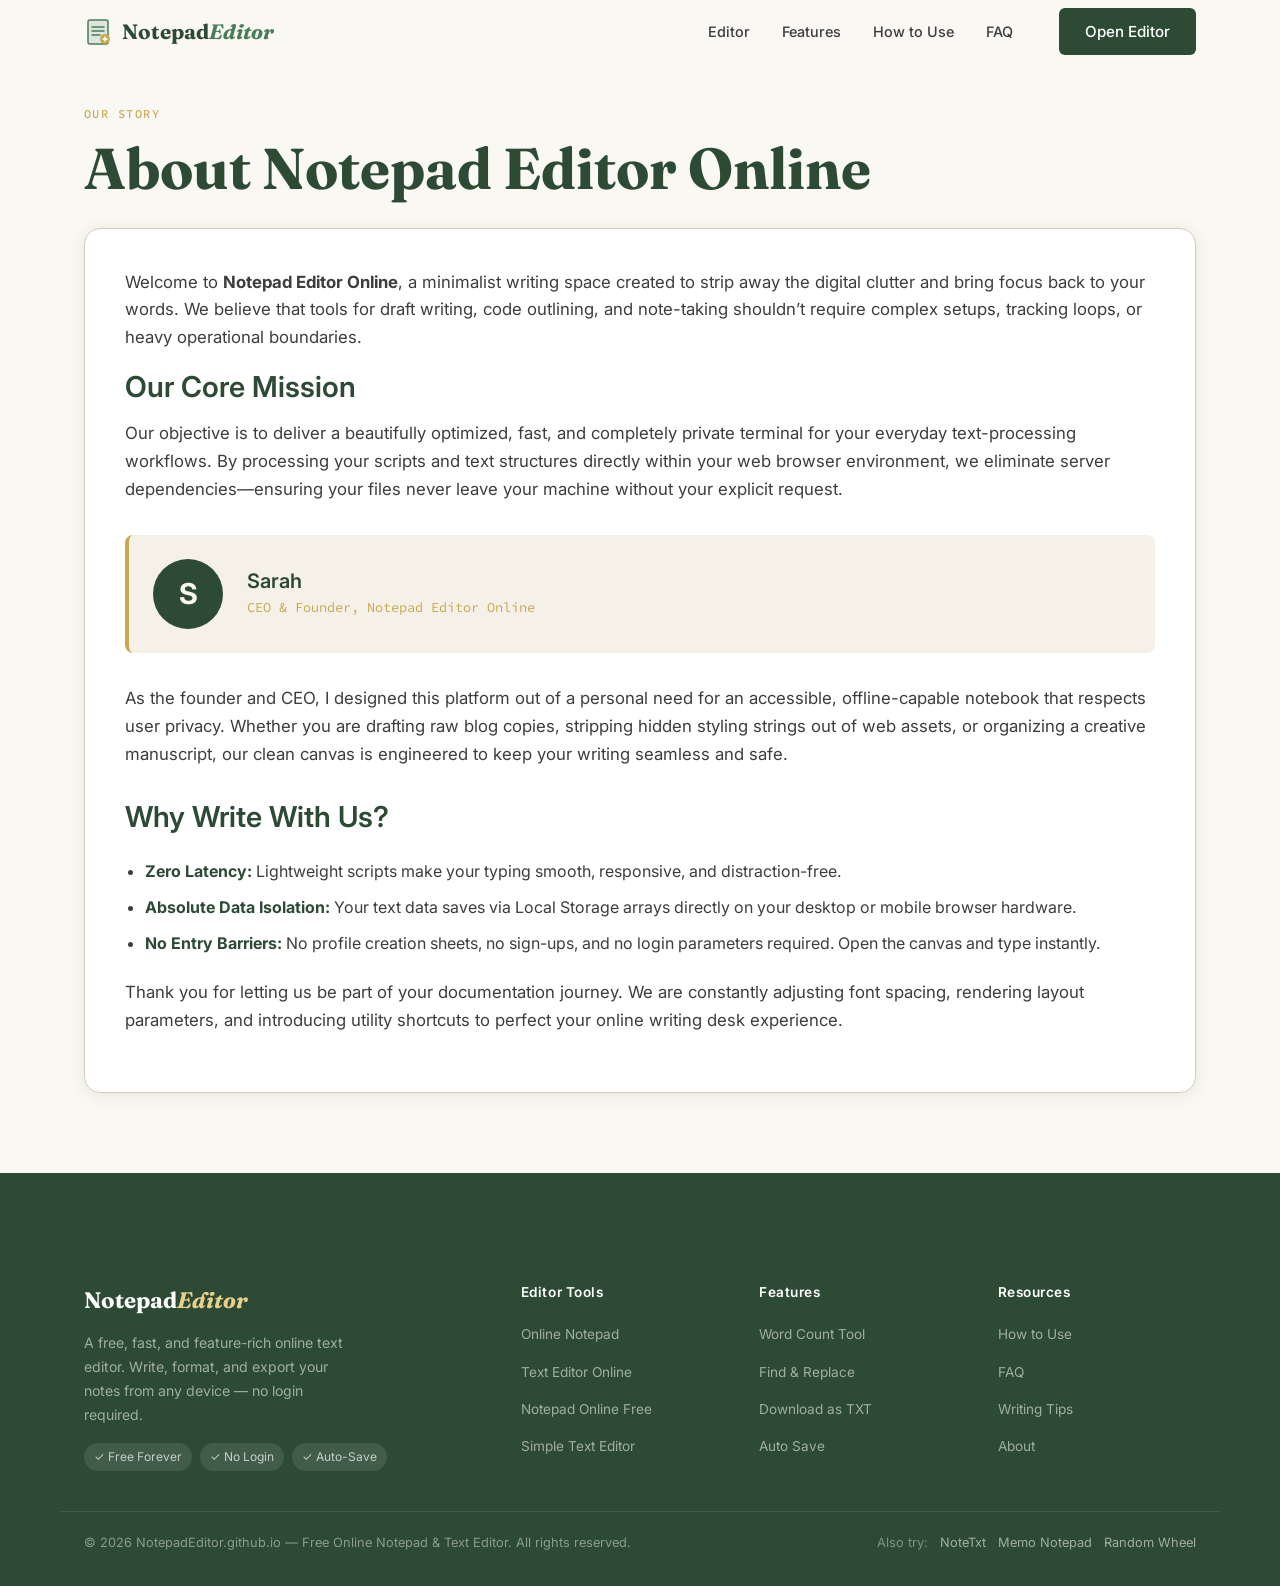
==== about.html @ 5ec88d17 "Create about.html" ====
<!DOCTYPE html>
<html lang="en">
<head>
  <meta charset="UTF-8">
  <meta name="viewport" content="width=device-width, initial-scale=1.0">
  <title>About Us — Notepad Editor Online</title>
  <meta name="description" content="Learn more about Notepad Editor Online, our mission for private, client-side text editing, and our founder Sarah.">
  <meta name="robots" content="index, follow">
  <link rel="canonical" href="https://notepadeditor.github.io/about">
  <link rel="stylesheet" href="/css/style.css">
  <style>
    .legal-section { padding: calc(var(--header-h) + 40px) 0 80px; background: var(--cream); min-height: 100vh; }
    .legal-card { background: var(--white); border: 1px solid var(--rule); border-radius: var(--radius-lg); padding: 40px; box-shadow: var(--shadow); margin-top: 24px; }
    .legal-card h2 { font-size: 1.8rem; color: var(--forest); margin: 32px 0 16px; font-family: var(--font-serif); }
    .legal-card h2:first-of-type { margin-top: 0; }
    .legal-card p { margin-bottom: 18px; color: var(--ink-2); font-size: 1.05rem; line-height: 1.65; }
    .founder-profile { display: flex; align-items: center; gap: 24px; background: var(--paper); padding: 24px; border-radius: var(--radius); border-left: 4px solid var(--amber); margin: 32px 0; }
    .founder-avatar { width: 70px; height: 70px; background: var(--forest); color: var(--cream); border-radius: 50%; display: flex; align-items: center; justify-content: center; font-family: var(--font-serif); font-size: 1.8rem; font-weight: bold; flex-shrink: 0; }
    .founder-details h3 { font-family: var(--font-serif); color: var(--forest); font-size: 1.25rem; }
    .founder-details p { margin: 4px 0 0; font-family: var(--font-mono); font-size: 0.85rem; color: var(--amber); }
    .values-list { margin: 24px 0; padding-left: 20px; color: var(--ink-2); }
    .values-list li { margin-bottom: 12px; line-height: 1.5; }
    .values-list strong { color: var(--forest); }
  </style>
</head>
<body>

  <div id="header-placeholder"></div>

  <main class="legal-section">
    <div class="container">
      <span class="section-eyebrow">Our Story</span>
      <h1>About Notepad Editor Online</h1>
      
      <div class="legal-card">
        <p>Welcome to <strong>Notepad Editor Online</strong>, a minimalist writing space created to strip away the digital clutter and bring focus back to your words. We believe that tools for draft writing, code outlining, and note-taking shouldn’t require complex setups, tracking loops, or heavy operational boundaries.</p>

        <h2>Our Core Mission</h2>
        <p>Our objective is to deliver a beautifully optimized, fast, and completely private terminal for your everyday text-processing workflows. By processing your scripts and text structures directly within your web browser environment, we eliminate server dependencies—ensuring your files never leave your machine without your explicit request.</p>

        <div class="founder-profile">
          <div class="founder-avatar">S</div>
          <div class="founder-details">
            <h3>Sarah</h3>
            <p>CEO &amp; Founder, Notepad Editor Online</p>
          </div>
        </div>

        <p>As the founder and CEO, I designed this platform out of a personal need for an accessible, offline-capable notebook that respects user privacy. Whether you are drafting raw blog copies, stripping hidden styling strings out of web assets, or organizing a creative manuscript, our clean canvas is engineered to keep your writing seamless and safe.</p>

        <h2>Why Write With Us?</h2>
        <ul class="values-list">
          <li><strong>Zero Latency:</strong> Lightweight scripts make your typing smooth, responsive, and distraction-free.</li>
          <li><strong>Absolute Data Isolation:</strong> Your text data saves via Local Storage arrays directly on your desktop or mobile browser hardware.</li>
          <li><strong>No Entry Barriers:</strong> No profile creation sheets, no sign-ups, and no login parameters required. Open the canvas and type instantly.</li>
        </ul>

        <p>Thank you for letting us be part of your documentation journey. We are constantly adjusting font spacing, rendering layout parameters, and introducing utility shortcuts to perfect your online writing desk experience.</p>
      </div>
    </div>
  </main>
<!-- ===== FOOTER ===== -->
  <div id="footer-placeholder"></div>

  <!-- ===== TOAST ===== -->
  <div class="toast" id="toast" role="alert" aria-live="polite"></div>

  <script src="/js/header.js"></script>
  <script src="/js/footer.js"></script>
</body>
</html>
---- css/style.css ----
/* ===== NOTEPAD EDITOR — Educational Theme ===== */
/* Palette: Cream #FAF8F2, Forest Green #2D4A35, Amber #C8A951, 
   Soft Sage #4A7C59, Ink #1A1A1A, Paper #F5F0E8 */

@import url('https://fonts.googleapis.com/css2?family=Fraunces:ital,wght@0,400;0,600;0,700;1,400&family=Inter:wght@300;400;500;600&family=Source+Code+Pro:wght@400;500&display=swap');

*, *::before, *::after { box-sizing: border-box; margin: 0; padding: 0; }

:root {
  --cream:   #FAF8F2;
  --paper:   #F5F0E8;
  --forest:  #2D4A35;
  --sage:    #4A7C59;
  --amber:   #C8A951;
  --amber-lt:#E8D08A;
  --ink:     #1A1A1A;
  --ink-2:   #3D3D3D;
  --ink-3:   #6B6B6B;
  --rule:    #D6CCBA;
  --margin:  #E8B4B4;
  --white:   #FFFFFF;
  --radius:  8px;
  --radius-lg: 16px;
  --shadow:  0 2px 16px rgba(45,74,53,0.10);
  --shadow-lg: 0 8px 40px rgba(45,74,53,0.15);
  --font-display: 'Fraunces', Georgia, serif;
  --font-body:    'Inter', system-ui, sans-serif;
  --font-mono:    'Source Code Pro', monospace;
  --header-h: 64px;
  --transition: 0.2s ease;
}

html { scroll-behavior: smooth; font-size: 16px; }
body {
  background: var(--cream);
  color: var(--ink);
  font-family: var(--font-body);
  line-height: 1.7;
  overflow-x: hidden;
}

/* ===== TYPOGRAPHY ===== */
h1, h2, h3 { font-family: var(--font-display); line-height: 1.2; color: var(--forest); }
h1 { font-size: clamp(2.2rem, 5vw, 3.6rem); font-weight: 700; }
h2 { font-size: clamp(1.7rem, 3.5vw, 2.6rem); font-weight: 600; }
h3 { font-size: clamp(1.1rem, 2vw, 1.4rem); font-weight: 600; }
p  { color: var(--ink-2); }
em { font-style: italic; color: var(--sage); }
a  { color: var(--sage); text-decoration: none; transition: color var(--transition); }
a:hover { color: var(--forest); }

/* ===== LAYOUT UTILITIES ===== */
.container { max-width: 1160px; margin: 0 auto; padding: 0 24px; }
.section-eyebrow {
  font-family: var(--font-mono);
  font-size: 0.75rem;
  letter-spacing: 0.12em;
  text-transform: uppercase;
  color: var(--amber);
  font-weight: 500;
  margin-bottom: 10px;
  display: block;
}
.section-head { margin-bottom: 16px; }
.section-sub { color: var(--ink-3); max-width: 580px; font-size: 1.05rem; }
.text-center { text-align: center; }
.text-center .section-sub { margin: 0 auto; }

/* ===== BUTTONS ===== */
.btn-primary {
  display: inline-flex; align-items: center; gap: 8px;
  background: var(--forest); color: var(--white);
  padding: 11px 26px; border-radius: 6px; font-weight: 500;
  font-size: 0.95rem; transition: background var(--transition), transform var(--transition);
  border: none; cursor: pointer; font-family: var(--font-body);
}
.btn-primary:hover { background: var(--sage); color: var(--white); transform: translateY(-1px); }
.btn-secondary {
  display: inline-flex; align-items: center; gap: 8px;
  background: transparent; color: var(--forest);
  padding: 10px 24px; border-radius: 6px; font-weight: 500;
  border: 1.5px solid var(--forest); font-size: 0.95rem;
  transition: all var(--transition); cursor: pointer; font-family: var(--font-body);
}
.btn-secondary:hover { background: var(--forest); color: var(--white); }
.btn-amber {
  display: inline-flex; align-items: center; gap: 8px;
  background: var(--amber); color: var(--forest);
  padding: 11px 26px; border-radius: 6px; font-weight: 600;
  border: none; cursor: pointer; font-family: var(--font-body);
  transition: background var(--transition), transform var(--transition);
}
.btn-amber:hover { background: var(--amber-lt); transform: translateY(-1px); }

/* ===== HEADER ===== */
.site-header {
  position: fixed; top: 0; left: 0; right: 0; z-index: 1000;
  height: var(--header-h);
  background: rgba(250,248,242,0.92);
  backdrop-filter: blur(12px);
  border-bottom: 1px solid transparent;
  transition: border-color var(--transition), box-shadow var(--transition);
}
.site-header.scrolled { border-color: var(--rule); box-shadow: var(--shadow); }
.header-inner {
  max-width: 1160px; margin: 0 auto; padding: 0 24px;
  height: 100%; display: flex; align-items: center; gap: 32px;
}
.logo { display: flex; align-items: center; gap: 10px; text-decoration: none; flex-shrink: 0; }
.logo-icon { display: flex; align-items: center; }
.logo-text {
  font-family: var(--font-display); font-size: 1.3rem; font-weight: 700; color: var(--forest);
}
.logo-text em { font-style: italic; color: var(--sage); }
.main-nav { margin-left: auto; }
.main-nav ul { list-style: none; display: flex; gap: 4px; }
.main-nav a {
  font-size: 0.9rem; font-weight: 500; color: var(--ink-2);
  padding: 6px 14px; border-radius: 5px;
  transition: all var(--transition);
}
.main-nav a:hover { color: var(--forest); background: rgba(45,74,53,0.08); }
.header-cta { flex-shrink: 0; }
.nav-toggle { display: none; flex-direction: column; gap: 5px; background: none; border: none; cursor: pointer; padding: 4px; }
.nav-toggle span { display: block; width: 22px; height: 2px; background: var(--forest); border-radius: 2px; transition: all var(--transition); }
.nav-toggle.active span:nth-child(1) { transform: translateY(7px) rotate(45deg); }
.nav-toggle.active span:nth-child(2) { opacity: 0; }
.nav-toggle.active span:nth-child(3) { transform: translateY(-7px) rotate(-45deg); }

/* ===== HERO ===== */
.hero {
  padding-top: calc(var(--header-h) + 60px);
  padding-bottom: 80px;
  position: relative;
  overflow: hidden;
}
.hero-bg-lines {
  position: absolute; inset: 0; pointer-events: none; z-index: 0;
  background-image:
    repeating-linear-gradient(transparent, transparent 31px, #D6CCBA44 31px, #D6CCBA44 32px);
  background-position: 0 calc(var(--header-h) + 60px);
}
.hero-margin-line {
  position: absolute; left: 100px; top: 0; bottom: 0;
  width: 1px; background: #E8B4B466; pointer-events: none;
}
.hero-inner {
  max-width: 1160px; margin: 0 auto; padding: 0 24px;
  display: grid; grid-template-columns: 1fr 1fr;
  gap: 60px; align-items: center; position: relative; z-index: 1;
}
.hero-label {
  display: inline-flex; align-items: center; gap: 8px;
  background: rgba(200,169,81,0.12); color: var(--amber);
  border: 1px solid rgba(200,169,81,0.3); border-radius: 100px;
  font-size: 0.78rem; font-weight: 600; letter-spacing: 0.08em;
  text-transform: uppercase; padding: 5px 14px; margin-bottom: 20px;
}
.hero-label::before { content: '✏️'; font-size: 0.85em; }
.hero h1 { margin-bottom: 18px; }
.hero h1 span { position: relative; display: inline-block; }
.hero h1 span::after {
  content: ''; position: absolute; bottom: 2px; left: 0; right: 0;
  height: 4px; background: var(--amber); border-radius: 2px; opacity: 0.6;
}
.hero-desc { font-size: 1.05rem; color: var(--ink-3); margin-bottom: 28px; max-width: 460px; }
.hero-actions { display: flex; gap: 12px; flex-wrap: wrap; }
.hero-stats { display: flex; gap: 32px; margin-top: 36px; }
.stat-item { text-align: left; }
.stat-num { font-family: var(--font-display); font-size: 1.8rem; font-weight: 700; color: var(--forest); }
.stat-lbl { font-size: 0.8rem; color: var(--ink-3); letter-spacing: 0.04em; }
.hero-visual { position: relative; }
.notebook-preview {
  background: var(--white);
  border-radius: 12px;
  box-shadow: 0 20px 60px rgba(45,74,53,0.18), 0 2px 8px rgba(0,0,0,0.06);
  overflow: hidden;
  transform: rotate(1deg);
  transition: transform 0.3s ease;
}
.notebook-preview:hover { transform: rotate(0deg); }
.nb-chrome {
  background: #E8E4DC; padding: 10px 16px;
  display: flex; align-items: center; gap: 8px;
  border-bottom: 1px solid #D0CCBF;
}
.nb-dots { display: flex; gap: 6px; }
.nb-dot { width: 10px; height: 10px; border-radius: 50%; }
.nb-dot.r { background: #FF6058; }
.nb-dot.y { background: #FFBD2E; }
.nb-dot.g { background: #28CA42; }
.nb-title { font-family: var(--font-mono); font-size: 0.75rem; color: var(--ink-3); margin-left: auto; margin-right: auto; }
.nb-body {
  padding: 20px 24px 24px 60px; position: relative; min-height: 280px;
  background-image: repeating-linear-gradient(transparent, transparent 27px, #E0D8C8 27px, #E0D8C8 28px);
  background-size: 100% 28px;
}
.nb-margin {
  position: absolute; left: 48px; top: 0; bottom: 0;
  width: 1px; background: #E8B4B4;
}
.nb-text-line {
  height: 28px; display: flex; align-items: center;
  font-family: var(--font-mono); font-size: 0.85rem; color: var(--ink-2);
  overflow: hidden;
}
.nb-cursor {
  display: inline-block; width: 2px; height: 16px;
  background: var(--sage); margin-left: 2px;
  animation: blink 1s step-end infinite;
}
@keyframes blink { 0%,100%{opacity:1} 50%{opacity:0} }
.nb-text-line.dim { color: var(--ink-3); }
.nb-text-line.typed { color: var(--forest); }

/* ===== SCROLL INDICATOR ===== */
.scroll-hint {
  text-align: center; margin-top: 60px; position: relative; z-index: 1;
}
.scroll-hint span { font-size: 0.78rem; color: var(--ink-3); letter-spacing: 0.06em; text-transform: uppercase; }
.scroll-arrow {
  width: 24px; height: 24px; border-right: 2px solid var(--ink-3);
  border-bottom: 2px solid var(--ink-3); transform: rotate(45deg);
  margin: 8px auto 0; animation: bounce 1.8s ease infinite;
}
@keyframes bounce { 0%,100%{transform:rotate(45deg) translateY(0)} 50%{transform:rotate(45deg) translateY(6px)} }

/* ===== EDITOR SECTION ===== */
#editor { padding: 80px 0; background: var(--paper); }
.editor-section-head { margin-bottom: 32px; }
.editor-wrapper {
  background: var(--white);
  border-radius: var(--radius-lg);
  box-shadow: var(--shadow-lg);
  overflow: hidden;
  border: 1px solid var(--rule);
}
.editor-toolbar {
  background: #F0EBE0;
  border-bottom: 1px solid var(--rule);
  padding: 8px 12px;
  display: flex; gap: 4px; flex-wrap: wrap; align-items: center;
}
.toolbar-group {
  display: flex; gap: 2px; align-items: center;
  padding-right: 8px; margin-right: 4px;
  border-right: 1px solid var(--rule);
}
.toolbar-group:last-of-type { border-right: none; }
.tb-btn {
  width: 32px; height: 32px;
  display: flex; align-items: center; justify-content: center;
  border: none; background: none; cursor: pointer; border-radius: 5px;
  color: var(--ink-2); font-size: 0.9rem; transition: all var(--transition);
  font-family: var(--font-body);
}
.tb-btn:hover { background: rgba(45,74,53,0.1); color: var(--forest); }
.tb-btn.active { background: rgba(45,74,53,0.15); color: var(--forest); }
.tb-btn[title] { position: relative; }
.tb-select {
  height: 32px; padding: 0 8px; border-radius: 5px;
  border: 1px solid var(--rule); background: var(--white);
  color: var(--ink-2); font-size: 0.82rem; cursor: pointer;
  font-family: var(--font-body);
}
.tb-separator { width: 1px; height: 24px; background: var(--rule); margin: 0 4px; }
.editor-main { display: grid; grid-template-columns: 1fr; }
.editor-textarea-wrap {
  position: relative;
  min-height: 420px;
  display: flex; flex-direction: column;
}
.line-numbers {
  position: absolute; left: 0; top: 0; bottom: 0;
  width: 48px; background: #F5F0E8; border-right: 1px solid var(--rule);
  padding: 16px 8px; text-align: right;
  font-family: var(--font-mono); font-size: 0.75rem; color: var(--ink-3);
  line-height: 1.6; user-select: none; overflow: hidden;
  pointer-events: none;
}
#main-editor {
  flex: 1; padding: 16px 20px 16px 68px;
  border: none; outline: none; resize: none;
  font-family: var(--font-mono); font-size: 0.95rem; line-height: 1.6;
  color: var(--ink); background: transparent; min-height: 420px;
  width: 100%; caret-color: var(--sage);
}
#main-editor:focus { box-shadow: none; }
.editor-statusbar {
  background: #F5F0E8; border-top: 1px solid var(--rule);
  padding: 6px 16px; display: flex; gap: 20px; align-items: center;
  font-family: var(--font-mono); font-size: 0.75rem; color: var(--ink-3); flex-wrap: wrap;
}
.status-item { display: flex; align-items: center; gap: 5px; }
.status-item strong { color: var(--sage); font-weight: 600; }
.editor-actions-bar {
  display: flex; gap: 10px; margin-top: 20px; flex-wrap: wrap; align-items: center;
}
.action-group { display: flex; gap: 8px; }
/* Find & Replace Panel */
.find-replace-panel {
  background: #F5F0E8; border-bottom: 1px solid var(--rule);
  padding: 12px 16px; display: none; gap: 12px; flex-wrap: wrap; align-items: center;
}
.find-replace-panel.visible { display: flex; }
.fr-input {
  height: 32px; padding: 0 10px; border-radius: 5px;
  border: 1px solid var(--rule); background: var(--white);
  font-size: 0.85rem; font-family: var(--font-mono); color: var(--ink);
  width: 180px;
}
.fr-input:focus { outline: 2px solid var(--sage); outline-offset: -1px; }
.fr-count { font-family: var(--font-mono); font-size: 0.78rem; color: var(--ink-3); min-width: 70px; }

/* ===== TOAST NOTIFICATION ===== */
.toast {
  position: fixed; bottom: 24px; right: 24px; z-index: 9999;
  background: var(--forest); color: var(--white);
  padding: 12px 20px; border-radius: 8px; font-size: 0.88rem;
  box-shadow: var(--shadow-lg); transform: translateY(80px); opacity: 0;
  transition: all 0.3s ease; pointer-events: none;
}
.toast.show { transform: translateY(0); opacity: 1; }

/* ===== FEATURES SECTION ===== */
#features { padding: 96px 0; }
.features-grid {
  display: grid; grid-template-columns: repeat(3, 1fr); gap: 24px; margin-top: 48px;
}
.feature-card {
  background: var(--white); border-radius: var(--radius-lg);
  padding: 28px; border: 1px solid var(--rule);
  transition: transform var(--transition), box-shadow var(--transition);
  position: relative; overflow: hidden;
}
.feature-card::before {
  content: ''; position: absolute; top: 0; left: 0; right: 0; height: 3px;
  background: var(--sage); transform: scaleX(0); transform-origin: left;
  transition: transform 0.3s ease;
}
.feature-card:hover { transform: translateY(-4px); box-shadow: var(--shadow-lg); }
.feature-card:hover::before { transform: scaleX(1); }
.feature-icon {
  width: 48px; height: 48px; border-radius: 12px;
  background: rgba(74,124,89,0.1); display: flex; align-items: center; justify-content: center;
  font-size: 1.4rem; margin-bottom: 16px;
}
.feature-card h3 { margin-bottom: 8px; font-size: 1.05rem; }
.feature-card p { font-size: 0.9rem; color: var(--ink-3); }

/* ===== HOW TO USE ===== */
#how-to-use { padding: 96px 0; background: var(--paper); }
.steps-grid {
  display: grid; grid-template-columns: repeat(4, 1fr); gap: 24px; margin-top: 48px;
}
.step-card { text-align: center; padding: 24px 16px; }
.step-num {
  width: 52px; height: 52px; border-radius: 50%;
  background: var(--forest); color: var(--white);
  display: flex; align-items: center; justify-content: center;
  font-family: var(--font-display); font-size: 1.3rem; font-weight: 700;
  margin: 0 auto 16px;
}
.step-card h3 { margin-bottom: 8px; font-size: 1rem; }
.step-card p { font-size: 0.88rem; color: var(--ink-3); }
.step-connector { display: none; }

/* ===== USE CASES ===== */
#use-cases { padding: 96px 0; }
.use-cases-grid {
  display: grid; grid-template-columns: repeat(2, 1fr); gap: 28px; margin-top: 48px;
}
.use-case-card {
  display: flex; gap: 20px; align-items: flex-start;
  background: var(--white); border-radius: var(--radius-lg);
  padding: 24px; border: 1px solid var(--rule);
  transition: box-shadow var(--transition);
}
.use-case-card:hover { box-shadow: var(--shadow); }
.uc-icon {
  width: 44px; height: 44px; border-radius: 10px; flex-shrink: 0;
  background: rgba(200,169,81,0.12); display: flex; align-items: center;
  justify-content: center; font-size: 1.3rem;
}
.uc-body h3 { font-size: 1rem; margin-bottom: 6px; }
.uc-body p { font-size: 0.88rem; color: var(--ink-3); }

/* ===== TIPS SECTION ===== */
#tips { padding: 96px 0; background: var(--forest); }
#tips .section-eyebrow { color: var(--amber-lt); }
#tips h2 { color: var(--white); }
#tips .section-sub { color: rgba(255,255,255,0.65); }
.tips-grid {
  display: grid; grid-template-columns: repeat(3, 1fr); gap: 20px; margin-top: 48px;
}
.tip-card {
  background: rgba(255,255,255,0.07); border: 1px solid rgba(255,255,255,0.12);
  border-radius: var(--radius); padding: 24px; transition: background var(--transition);
}
.tip-card:hover { background: rgba(255,255,255,0.12); }
.tip-tag {
  font-family: var(--font-mono); font-size: 0.7rem; letter-spacing: 0.1em;
  color: var(--amber-lt); text-transform: uppercase; margin-bottom: 10px; display: block;
}
.tip-card h3 { color: var(--white); font-size: 1rem; margin-bottom: 8px; }
.tip-card p { font-size: 0.88rem; color: rgba(255,255,255,0.6); }
.tip-shortcut {
  display: inline-block; background: rgba(255,255,255,0.1);
  padding: 2px 8px; border-radius: 4px; font-family: var(--font-mono);
  font-size: 0.8rem; color: var(--amber-lt); margin-top: 10px;
}

/* ===== ABOUT SECTION ===== */
#about { padding: 96px 0; }
.about-grid { display: grid; grid-template-columns: 1fr 1fr; gap: 60px; align-items: center; }
.about-visual {
  background: var(--paper); border-radius: var(--radius-lg);
  padding: 32px; border: 1px solid var(--rule);
  position: relative; overflow: hidden;
}
.about-visual::before {
  content: ''; position: absolute; inset: 0;
  background-image: repeating-linear-gradient(transparent, transparent 27px, #D6CCBA 27px, #D6CCBA 28px);
}
.about-content { position: relative; z-index: 1; }
.about-list { list-style: none; margin-top: 24px; }
.about-list li {
  padding: 10px 0; border-bottom: 1px solid var(--rule);
  display: flex; align-items: center; gap: 12px; font-size: 0.92rem;
}
.about-list li:last-child { border-bottom: none; }
.about-list li::before { content: '✓'; color: var(--sage); font-weight: 700; flex-shrink: 0; }
.about-text p { margin-bottom: 16px; }

/* ===== FAQ ===== */
#faq { padding: 96px 0; background: var(--paper); }
.faq-list { max-width: 760px; margin: 48px auto 0; }
.faq-item {
  background: var(--white); border-radius: var(--radius); margin-bottom: 12px;
  border: 1px solid var(--rule); overflow: hidden;
}
.faq-q {
  width: 100%; padding: 20px 24px; text-align: left;
  background: none; border: none; cursor: pointer;
  font-family: var(--font-body); font-size: 1rem; font-weight: 600;
  color: var(--forest); display: flex; justify-content: space-between; align-items: center;
  gap: 16px; transition: background var(--transition);
}
.faq-q:hover { background: rgba(74,124,89,0.04); }
.faq-icon { font-size: 1.2rem; flex-shrink: 0; transition: transform 0.25s ease; color: var(--sage); }
.faq-item.open .faq-icon { transform: rotate(45deg); }
.faq-a {
  max-height: 0; overflow: hidden;
  transition: max-height 0.35s ease, padding 0.25s ease;
}
.faq-item.open .faq-a { max-height: 300px; }
.faq-a-inner { padding: 0 24px 20px; color: var(--ink-3); font-size: 0.92rem; }

/* ===== CTA BANNER ===== */
#cta-banner {
  padding: 80px 0;
  background: linear-gradient(135deg, var(--sage) 0%, var(--forest) 100%);
  text-align: center; position: relative; overflow: hidden;
}
#cta-banner::before {
  content: ''; position: absolute; inset: 0;
  background-image: repeating-linear-gradient(transparent, transparent 31px, rgba(255,255,255,0.05) 31px, rgba(255,255,255,0.05) 32px);
  pointer-events: none;
}
#cta-banner h2 { color: var(--white); margin-bottom: 12px; position: relative; z-index: 1; }
#cta-banner p { color: rgba(255,255,255,0.7); margin-bottom: 28px; position: relative; z-index: 1; }
#cta-banner .btn-amber { position: relative; z-index: 1; }

/* ===== FOOTER ===== */
.site-footer { background: var(--forest); }
.footer-wave svg { display: block; width: 100%; height: 60px; }
.footer-body { padding: 48px 0 32px; }
.footer-inner {
  max-width: 1160px; margin: 0 auto; padding: 0 24px;
  display: grid; grid-template-columns: 2fr 1fr 1fr 1fr; gap: 40px; margin-bottom: 40px;
}
.footer-logo {
  font-family: var(--font-display); font-size: 1.4rem; font-weight: 700;
  color: var(--white); text-decoration: none;
}
.footer-logo em { font-style: italic; color: var(--amber-lt); }
.footer-brand p { color: rgba(255,255,255,0.55); font-size: 0.88rem; margin-top: 12px; margin-bottom: 16px; max-width: 280px; }
.footer-badges { display: flex; gap: 8px; flex-wrap: wrap; }
.badge {
  background: rgba(255,255,255,0.1); color: rgba(255,255,255,0.7);
  font-size: 0.75rem; padding: 4px 10px; border-radius: 100px;
}
.footer-links h4 { color: var(--white); font-size: 0.85rem; font-weight: 600; margin-bottom: 16px; letter-spacing: 0.04em; }
.footer-links ul { list-style: none; }
.footer-links li { margin-bottom: 10px; }
.footer-links a { color: rgba(255,255,255,0.55); font-size: 0.85rem; transition: color var(--transition); }
.footer-links a:hover { color: var(--white); }
.footer-bottom {
  max-width: 1160px; margin: 0 auto; padding: 20px 24px 0;
  border-top: 1px solid rgba(255,255,255,0.1);
  display: flex; justify-content: space-between; align-items: center; flex-wrap: gap-16px;
  gap: 16px;
}
.footer-bottom p { color: rgba(255,255,255,0.45); font-size: 0.8rem; }
.related-tools { display: flex; gap: 12px; align-items: center; flex-wrap: wrap; }
.related-tools span { color: rgba(255,255,255,0.4); font-size: 0.8rem; }
.related-tools a { color: rgba(255,255,255,0.55); font-size: 0.8rem; }
.related-tools a:hover { color: var(--white); }

/* ===== SCROLL ANIMATIONS ===== */
.reveal { opacity: 0; transform: translateY(24px); transition: opacity 0.55s ease, transform 0.55s ease; }
.reveal.visible { opacity: 1; transform: translateY(0); }
.reveal-delay-1 { transition-delay: 0.1s; }
.reveal-delay-2 { transition-delay: 0.2s; }
.reveal-delay-3 { transition-delay: 0.3s; }

/* ===== RESPONSIVE ===== */
@media (max-width: 900px) {
  .hero-inner { grid-template-columns: 1fr; }
  .hero-visual { display: none; }
  .features-grid { grid-template-columns: repeat(2, 1fr); }
  .steps-grid { grid-template-columns: repeat(2, 1fr); }
  .use-cases-grid { grid-template-columns: 1fr; }
  .tips-grid { grid-template-columns: repeat(2, 1fr); }
  .about-grid { grid-template-columns: 1fr; }
  .about-visual { display: none; }
  .footer-inner { grid-template-columns: 1fr 1fr; }
}
@media (max-width: 640px) {
  :root { --header-h: 56px; }
  .main-nav, .header-cta { display: none; }
  .nav-toggle { display: flex; }
  .main-nav.open {
    display: flex; flex-direction: column;
    position: fixed; top: var(--header-h); left: 0; right: 0;
    background: var(--cream); border-bottom: 1px solid var(--rule);
    padding: 16px; z-index: 999;
  }
  .main-nav.open ul { flex-direction: column; gap: 4px; }
  .main-nav.open a { display: block; padding: 10px 16px; }
  .features-grid { grid-template-columns: 1fr; }
  .steps-grid { grid-template-columns: 1fr; }
  .tips-grid { grid-template-columns: 1fr; }
  .footer-inner { grid-template-columns: 1fr; }
  .footer-bottom { flex-direction: column; text-align: center; }
  .hero-stats { gap: 20px; }
  .editor-toolbar { gap: 2px; }
  .toolbar-group { padding-right: 6px; margin-right: 2px; }
  .fr-input { width: 130px; }
}
@media (prefers-reduced-motion: reduce) {
  *, *::before, *::after { animation-duration: 0.01ms !important; transition-duration: 0.01ms !important; }
}
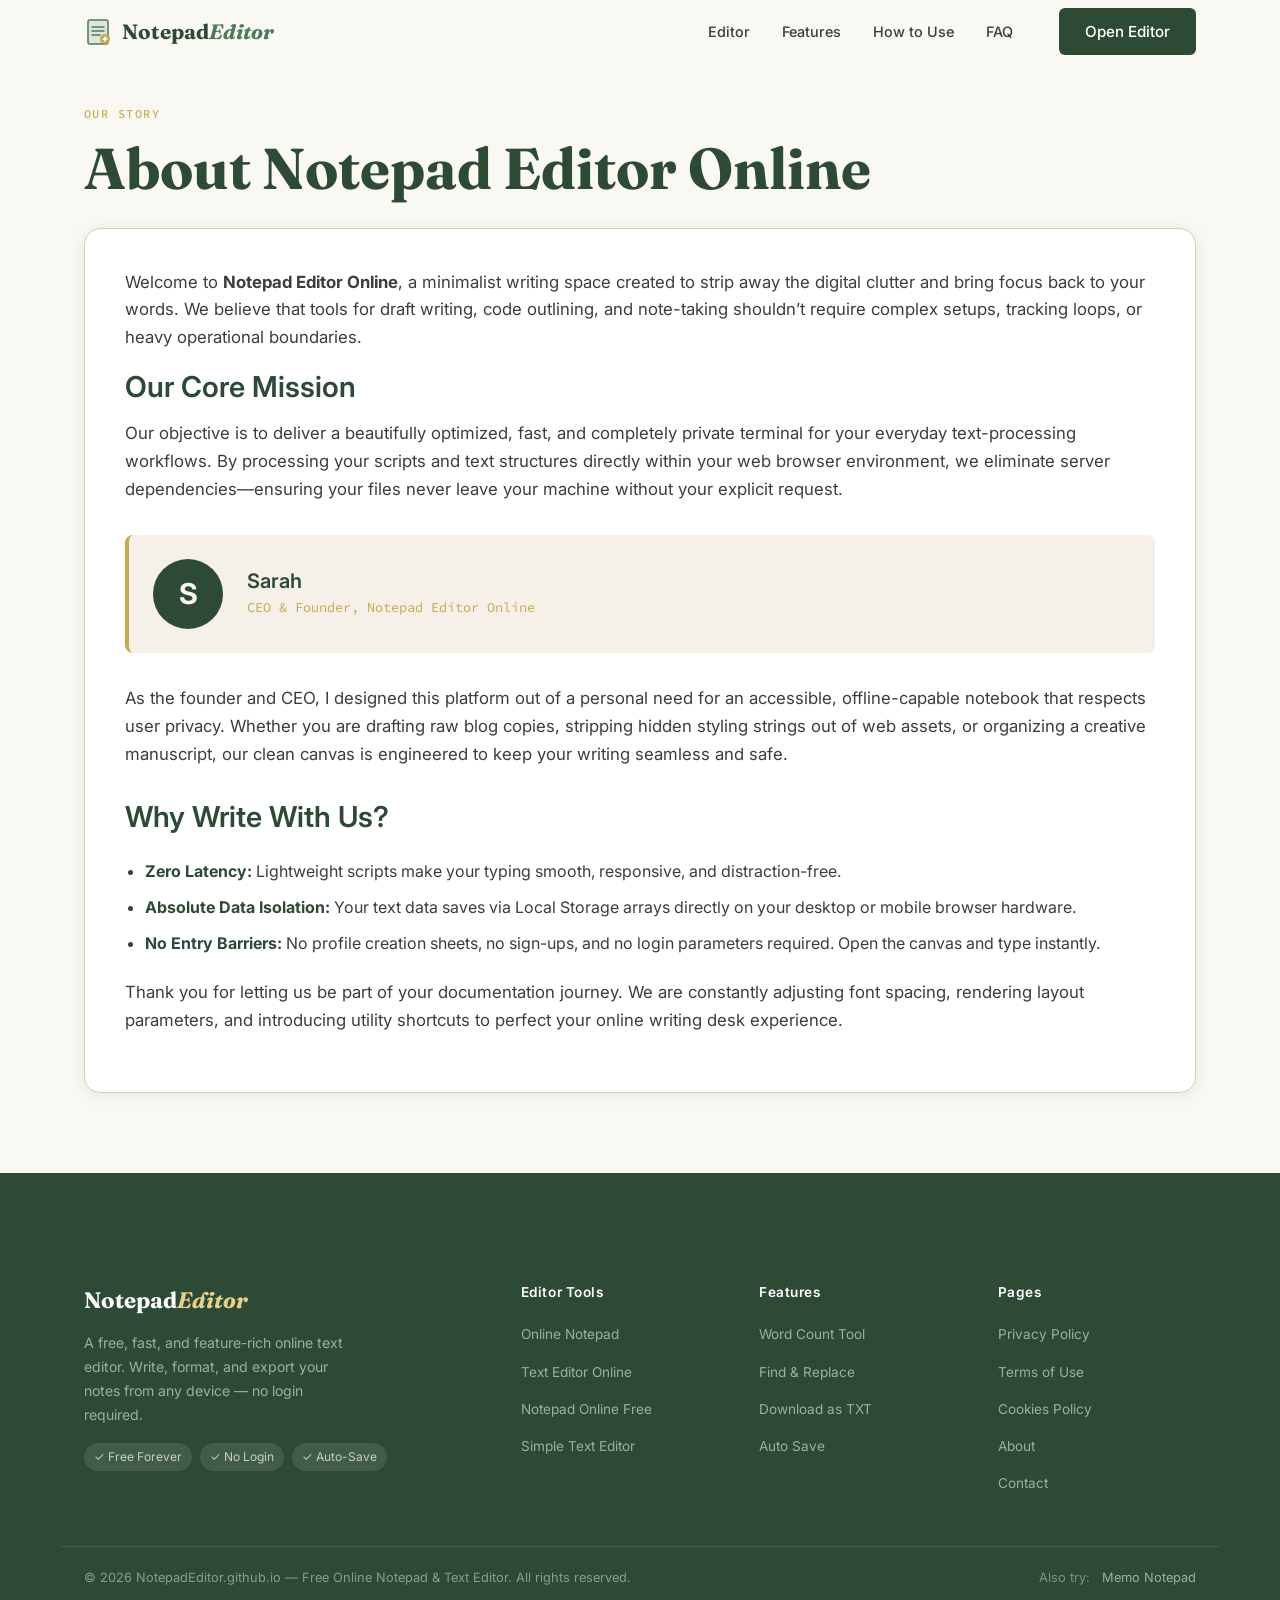
==== commit 86834f89: "Update about.html" ====
--- a/about.html
+++ b/about.html
@@ -7,6 +7,7 @@
   <meta name="description" content="Learn more about Notepad Editor Online, our mission for private, client-side text editing, and our founder Sarah.">
   <meta name="robots" content="index, follow">
   <link rel="canonical" href="https://notepadeditor.github.io/about">
+  <link rel="icon" type="image/png" sizes="32x32" href="/images/favicon.png">
   <link rel="stylesheet" href="/css/style.css">
   <style>
     .legal-section { padding: calc(var(--header-h) + 40px) 0 80px; background: var(--cream); min-height: 100vh; }
